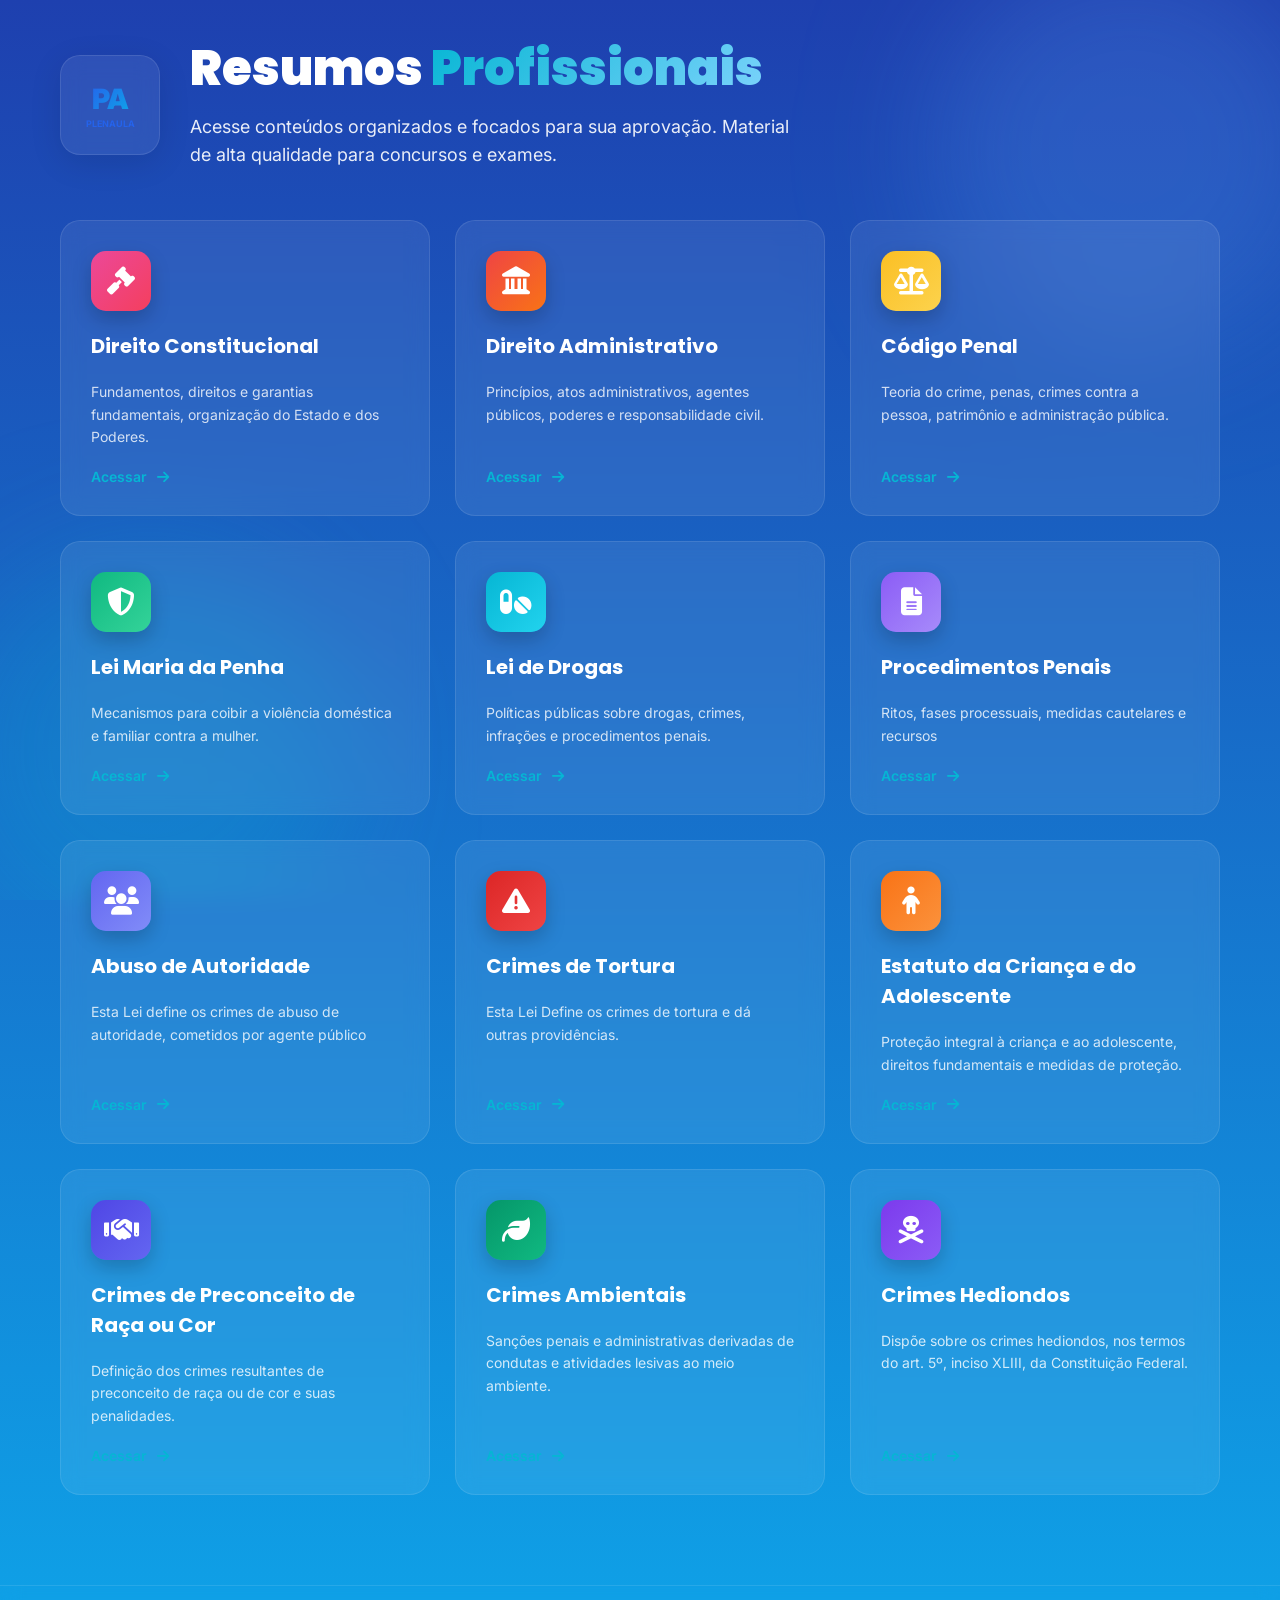
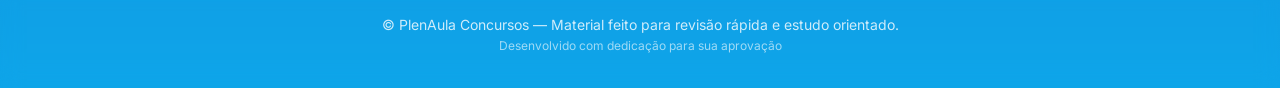
==== Resumos/index.html @ e5df953d "Add files via upload" ====
<!DOCTYPE html>
<html lang="pt-BR">
<head>
    <meta charset="UTF-8">
    <meta name="viewport" content="width=device-width, initial-scale=1.0">
    <title>PlenAula - Resumos Profissionais</title>
    
    <!-- Google Fonts -->
    <link rel="preconnect" href="https://fonts.googleapis.com">
    <link rel="preconnect" href="https://fonts.gstatic.com" crossorigin>
    <link href="https://fonts.googleapis.com/css2?family=Poppins:wght@400;500;600;700;800;900&family=Inter:wght@400;500;600;700&display=swap" rel="stylesheet">
    
    <!-- Font Awesome para ícones -->
    <link rel="stylesheet" href="https://cdnjs.cloudflare.com/ajax/libs/font-awesome/6.4.0/css/all.min.css">
    
    <style>
        * {
            margin: 0;
            padding: 0;
            box-sizing: border-box;
        }

        body {
            font-family: 'Inter', sans-serif;
            background: linear-gradient(180deg, #1E40AF 0%, #0EA5E9 100%);
            color: #ffffff;
            min-height: 100vh;
            overflow-x: hidden;
        }

        h1, h2, h3, h4, h5, h6 {
            font-family: 'Poppins', sans-serif;
        }

        /* Animated background elements */
        .bg-animation {
            position: fixed;
            top: 0;
            left: 0;
            width: 100%;
            height: 100%;
            z-index: 0;
            pointer-events: none;
            overflow: hidden;
        }

        .blob {
            position: absolute;
            border-radius: 50%;
            mix-blend-mode: multiply;
            filter: blur(60px);
            opacity: 0.2;
            animation: float 6s ease-in-out infinite;
        }

        .blob-1 {
            width: 400px;
            height: 400px;
            background: #60A5FA;
            top: -50px;
            right: -50px;
            animation-delay: 0s;
        }

        .blob-2 {
            width: 400px;
            height: 400px;
            background: #06B6D4;
            bottom: -50px;
            left: -50px;
            animation-delay: 2s;
        }

        @keyframes float {
            0%, 100% {
                transform: translateY(0px);
            }
            50% {
                transform: translateY(20px);
            }
        }

        .container {
            position: relative;
            z-index: 1;
            max-width: 1200px;
            margin: 0 auto;
            padding: 40px 20px;
        }

        /* Header */
        header {
            display: flex;
            align-items: center;
            gap: 30px;
            margin-bottom: 50px;
            animation: slideInDown 0.8s ease-out;
        }

        .logo-box {
            width: 100px;
            height: 100px;
            background: rgba(255, 255, 255, 0.08);
            backdrop-filter: blur(10px);
            border-radius: 20px;
            display: flex;
            flex-direction: column;
            align-items: center;
            justify-content: center;
            border: 1px solid rgba(255, 255, 255, 0.1);
            box-shadow: 0 8px 32px rgba(0, 0, 0, 0.1);
            flex-shrink: 0;
        }

        .logo-text {
            font-size: 28px;
            font-weight: 900;
            background: linear-gradient(135deg, #2563EB 0%, #0EA5E9 100%);
            -webkit-background-clip: text;
            -webkit-text-fill-color: transparent;
            background-clip: text;
        }

        .logo-sub {
            font-size: 9px;
            font-weight: 700;
            color: #2563EB;
            margin-top: 2px;
        }

        .header-content h1 {
            font-size: 48px;
            font-weight: 900;
            margin-bottom: 15px;
            line-height: 1.2;
        }

        .header-content h1 span {
            background: linear-gradient(135deg, #06B6D4 0%, #7DD3FC 100%);
            -webkit-background-clip: text;
            -webkit-text-fill-color: transparent;
            background-clip: text;
        }

        .header-content p {
            font-size: 18px;
            color: rgba(255, 255, 255, 0.9);
            line-height: 1.6;
            max-width: 600px;
        }

        /* Grid de Cards */
        .grid {
            display: grid;
            grid-template-columns: repeat(auto-fit, minmax(280px, 1fr));
            gap: 25px;
            margin-bottom: 50px;
        }

        .card {
            background: rgba(255, 255, 255, 0.08);
            backdrop-filter: blur(10px);
            border-radius: 20px;
            padding: 30px;
            border: 1px solid rgba(255, 255, 255, 0.1);
            text-decoration: none;
            color: inherit;
            transition: all 0.4s cubic-bezier(0.34, 1.56, 0.64, 1);
            display: flex;
            flex-direction: column;
            gap: 20px;
            cursor: pointer;
            position: relative;
            overflow: hidden;
            animation: fadeInUp 0.6s ease-out forwards;
        }

        .card:nth-child(1) { animation-delay: 0.1s; }
        .card:nth-child(2) { animation-delay: 0.2s; }
        .card:nth-child(3) { animation-delay: 0.3s; }
        .card:nth-child(4) { animation-delay: 0.4s; }
        .card:nth-child(5) { animation-delay: 0.5s; }
        .card:nth-child(6) { animation-delay: 0.6s; }
        .card:nth-child(7) { animation-delay: 0.7s; }
        .card:nth-child(8) { animation-delay: 0.8s; }
        .card:nth-child(9) { animation-delay: 0.9s; }
        .card:nth-child(10) { animation-delay: 1.0s; }
        .card:nth-child(11) { animation-delay: 1.1s; }
        .card:nth-child(12) { animation-delay: 1.2s; }

        .card::before {
            content: '';
            position: absolute;
            top: 0;
            left: -100%;
            width: 100%;
            height: 100%;
            background: linear-gradient(90deg, transparent, rgba(255, 255, 255, 0.1), transparent);
            transition: left 0.5s;
        }

        .card:hover::before {
            left: 100%;
        }

        .card:hover {
            transform: translateY(-15px) scale(1.02);
            background: rgba(255, 255, 255, 0.12);
            border-color: rgba(255, 255, 255, 0.2);
            box-shadow: 0 20px 50px rgba(14, 165, 233, 0.3);
        }

        .icon-box {
            width: 60px;
            height: 60px;
            border-radius: 15px;
            display: flex;
            align-items: center;
            justify-content: center;
            font-size: 28px;
            transition: all 0.4s ease;
            box-shadow: 0 8px 20px rgba(0, 0, 0, 0.2);
        }

        .card:nth-child(1) .icon-box { background: linear-gradient(135deg, #EC4899 0%, #F43F5E 100%); }
        .card:nth-child(2) .icon-box { background: linear-gradient(135deg, #EF4444 0%, #F97316 100%); }
        .card:nth-child(3) .icon-box { background: linear-gradient(135deg, #FBBF24 0%, #FCD34D 100%); }
        .card:nth-child(4) .icon-box { background: linear-gradient(135deg, #10B981 0%, #34D399 100%); }
        .card:nth-child(5) .icon-box { background: linear-gradient(135deg, #06B6D4 0%, #22D3EE 100%); }
        .card:nth-child(6) .icon-box { background: linear-gradient(135deg, #8B5CF6 0%, #A78BFA 100%); }
        .card:nth-child(7) .icon-box { background: linear-gradient(135deg, #6366F1 0%, #818CF8 100%); }
        .card:nth-child(8) .icon-box { background: linear-gradient(135deg, #DC2626 0%, #EF4444 100%); }
        /* Cores para os novos cards */
        .card:nth-child(9) .icon-box { background: linear-gradient(135deg, #F97316 0%, #FB923C 100%); }
        .card:nth-child(10) .icon-box { background: linear-gradient(135deg, #4F46E5 0%, #6366F1 100%); }
        .card:nth-child(11) .icon-box { background: linear-gradient(135deg, #059669 0%, #10B981 100%); }
        .card:nth-child(12) .icon-box { background: linear-gradient(135deg, #7C3AED 0%, #8B5CF6 100%); }

        .card:hover .icon-box {
            transform: scale(1.15) rotate(5deg);
            box-shadow: 0 12px 30px rgba(0, 0, 0, 0.3);
        }

        .card h3 {
            font-size: 20px;
            font-weight: 700;
            color: #ffffff;
            transition: color 0.3s ease;
        }

        .card:hover h3 {
            color: #06B6D4;
        }

        .card p {
            font-size: 14px;
            color: rgba(255, 255, 255, 0.8);
            line-height: 1.6;
            flex-grow: 1;
        }

        .card-footer {
            display: flex;
            align-items: center;
            gap: 10px;
            color: #06B6D4;
            font-weight: 600;
            font-size: 14px;
            transition: gap 0.3s ease;
        }

        .card:hover .card-footer {
            gap: 15px;
        }

        .card-footer i {
            transition: transform 0.3s ease;
        }

        .card:hover .card-footer i {
            transform: translateX(5px);
        }

        /* Footer */
        footer {
            text-align: center;
            padding: 30px 20px;
            border-top: 1px solid rgba(255, 255, 255, 0.1);
            backdrop-filter: blur(10px);
            animation: fadeIn 1s ease-out 0.8s forwards;
            opacity: 0;
        }

        footer p {
            font-size: 14px;
            color: rgba(255, 255, 255, 0.8);
            margin-bottom: 5px;
        }

        footer .sub {
            font-size: 12px;
            color: rgba(255, 255, 255, 0.6);
        }

        /* Animations */
        @keyframes slideInDown {
            from { opacity: 0; transform: translateY(-30px); }
            to { opacity: 1; transform: translateY(0); }
        }

        @keyframes fadeInUp {
            from { opacity: 0; transform: translateY(30px); }
            to { opacity: 1; transform: translateY(0); }
        }

        @keyframes fadeIn {
            from { opacity: 0; }
            to { opacity: 1; }
        }

        /* Responsive */
        @media (max-width: 768px) {
            header {
                flex-direction: column;
                align-items: flex-start;
                gap: 20px;
            }
            .header-content h1 { font-size: 32px; }
            .grid { grid-template-columns: 1fr; }
        }
    </style>
</head>
<body>
    <div class="bg-animation">
        <div class="blob blob-1"></div>
        <div class="blob blob-2"></div>
    </div>

    <div class="container">
        <header>
            <div class="logo-box">
                <div class="logo-text">PA</div>
                <div class="logo-sub">PLENAULA</div>
            </div>
            <div class="header-content">
                <h1>Resumos <span>Profissionais</span></h1>
                <p>Acesse conteúdos organizados e focados para sua aprovação. Material de alta qualidade para concursos e exames.</p>
            </div>
        </header>

        <div class="grid">
            <!-- Card 1: Direito Constitucional -->
            <a href="direito-constitucional.html" class="card">
                <div class="icon-box">
                    <i class="fas fa-gavel"></i>
                </div>
                <h3>Direito Constitucional</h3>
                <p>Fundamentos, direitos e garantias fundamentais, organização do Estado e dos Poderes.</p>
                <div class="card-footer">
                    <span>Acessar</span>
                    <i class="fas fa-arrow-right"></i>
                </div>
            </a>

            <!-- Card 2: Direito Administrativo -->
            <a href="direito-administrativo.html" class="card">
                <div class="icon-box">
                    <i class="fas fa-landmark"></i>
                </div>
                <h3>Direito Administrativo</h3>
                <p>Princípios, atos administrativos, agentes públicos, poderes e responsabilidade civil.</p>
                <div class="card-footer">
                    <span>Acessar</span>
                    <i class="fas fa-arrow-right"></i>
                </div>
            </a>

            <!-- Card 3: Código Penal -->
            <a href="codigo-penal.html" class="card">
                <div class="icon-box">
                    <i class="fas fa-balance-scale"></i>
                </div>
                <h3>Código Penal</h3>
                <p>Teoria do crime, penas, crimes contra a pessoa, patrimônio e administração pública.</p>
                <div class="card-footer">
                    <span>Acessar</span>
                    <i class="fas fa-arrow-right"></i>
                </div>
            </a>

            <!-- Card 4: Maria da Penha -->
            <a href="maria-da-penha.html" class="card">
                <div class="icon-box">
                    <i class="fas fa-shield-alt"></i>
                </div>
                <h3>Lei Maria da Penha</h3>
                <p>Mecanismos para coibir a violência doméstica e familiar contra a mulher.</p>
                <div class="card-footer">
                    <span>Acessar</span>
                    <i class="fas fa-arrow-right"></i>
                </div>
            </a>

            <!-- Card 5: Lei de Drogas -->
            <a href="lei-de-drogas.html" class="card">
                <div class="icon-box">
                    <i class="fas fa-pills"></i>
                </div>
                <h3>Lei de Drogas</h3>
                <p>Políticas públicas sobre drogas, crimes, infrações e procedimentos penais.</p>
                <div class="card-footer">
                    <span>Acessar</span>
                    <i class="fas fa-arrow-right"></i>
                </div>
            </a>

            <!-- Card 6: Procedimentos Penais -->
            <a href="procedimentos-penais.html" class="card">
                <div class="icon-box">
                    <i class="fas fa-file-alt"></i>
                </div>
                <h3>Procedimentos Penais</h3>
                <p>Ritos, fases processuais, medidas cautelares e recursos</p>
                <div class="card-footer">
                    <span>Acessar</span>
                    <i class="fas fa-arrow-right"></i>
                </div>
            </a>

            <!-- Card 7: Abuso de Autoridade -->
            <a href="abuso-de-autoridade.html" class="card">
                <div class="icon-box">
                    <i class="fas fa-users"></i>
                </div>
                <h3>Abuso de Autoridade</h3>
                <p>Esta Lei define os crimes de abuso de autoridade, cometidos por agente público</p>
                <div class="card-footer">
                    <span>Acessar</span>
                    <i class="fas fa-arrow-right"></i>
                </div>
            </a>

            <!-- Card 8: Crimes de Tortura -->
            <a href="crimes-de-tortura.html" class="card">
                <div class="icon-box">
                    <i class="fas fa-exclamation-triangle"></i>
                </div>
                <h3>Crimes de Tortura</h3>
                <p>Esta Lei Define os crimes de tortura e dá outras providências.</p>
                <div class="card-footer">
                    <span>Acessar</span>
                    <i class="fas fa-arrow-right"></i>
                </div>
            </a>

            <!-- NOVOS CARDS ADICIONADOS -->

            <!-- Card 9: ECA -->
            <a href="estatuto-da-criança-e-do-adolescente.html" class="card">
                <div class="icon-box">
                    <i class="fas fa-child"></i>
                </div>
                <h3>Estatuto da Criança e do Adolescente</h3>
                <p>Proteção integral à criança e ao adolescente, direitos fundamentais e medidas de proteção.</p>
                <div class="card-footer">
                    <span>Acessar</span>
                    <i class="fas fa-arrow-right"></i>
                </div>
            </a>

            <!-- Card 10: Crimes de Preconceito -->
            <a href="crimes-preconceito-raça-cor.html" class="card">
                <div class="icon-box">
                    <i class="fas fa-handshake"></i>
                </div>
                <h3>Crimes de Preconceito de Raça ou Cor</h3>
                <p>Definição dos crimes resultantes de preconceito de raça ou de cor e suas penalidades.</p>
                <div class="card-footer">
                    <span>Acessar</span>
                    <i class="fas fa-arrow-right"></i>
                </div>
            </a>

            <!-- Card 11: Crimes Ambientais -->
            <a href="crimes-ambientais.html" class="card">
                <div class="icon-box">
                    <i class="fas fa-leaf"></i>
                </div>
                <h3>Crimes Ambientais</h3>
                <p>Sanções penais e administrativas derivadas de condutas e atividades lesivas ao meio ambiente.</p>
                <div class="card-footer">
                    <span>Acessar</span>
                    <i class="fas fa-arrow-right"></i>
                </div>
            </a>

            <!-- Card 12: Crimes Hediondos -->
            <a href="crimes-hediondos.html" class="card">
                <div class="icon-box">
                    <i class="fas fa-skull-crossbones"></i>
                </div>
                <h3>Crimes Hediondos</h3>
                <p>Dispõe sobre os crimes hediondos, nos termos do art. 5º, inciso XLIII, da Constituição Federal.</p>
                <div class="card-footer">
                    <span>Acessar</span>
                    <i class="fas fa-arrow-right"></i>
                </div>
            </a>
        </div>
    </div>

    <!-- Footer -->
    <footer>
        <p>© PlenAula Concursos — Material feito para revisão rápida e estudo orientado.</p>
        <p class="sub">Desenvolvido com dedicação para sua aprovação</p>
    </footer>
</body>
</html>
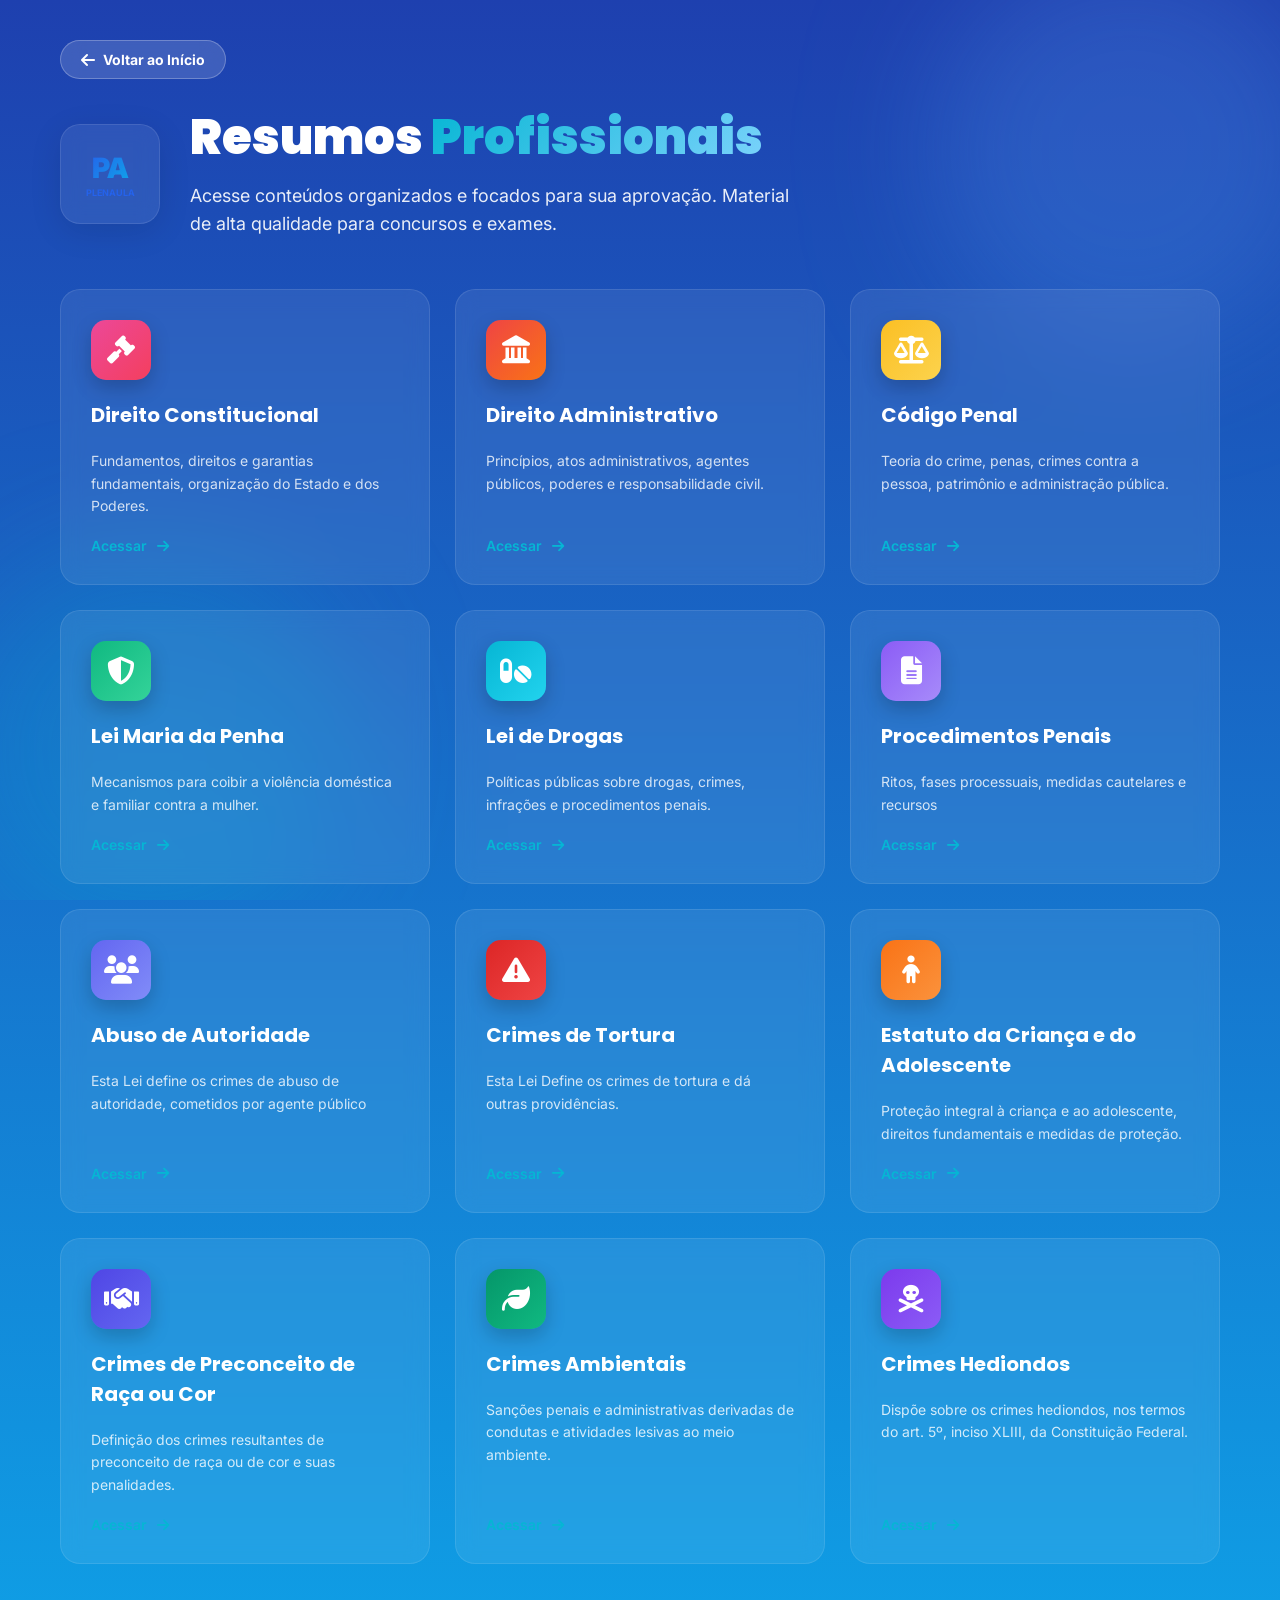
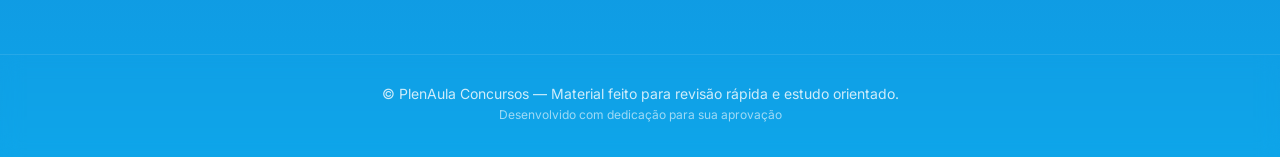
==== commit 7eb09ca8: "index.html" ====
--- a/Resumos/index.html
+++ b/Resumos/index.html
@@ -1,518 +1,223 @@
 <!DOCTYPE html>
 <html lang="pt-BR">
 <head>
-    <meta charset="UTF-8">
-    <meta name="viewport" content="width=device-width, initial-scale=1.0">
-    <title>PlenAula - Resumos Profissionais</title>
-    
-    <!-- Google Fonts -->
-    <link rel="preconnect" href="https://fonts.googleapis.com">
-    <link rel="preconnect" href="https://fonts.gstatic.com" crossorigin>
-    <link href="https://fonts.googleapis.com/css2?family=Poppins:wght@400;500;600;700;800;900&family=Inter:wght@400;500;600;700&display=swap" rel="stylesheet">
-    
-    <!-- Font Awesome para ícones -->
-    <link rel="stylesheet" href="https://cdnjs.cloudflare.com/ajax/libs/font-awesome/6.4.0/css/all.min.css">
-    
-    <style>
-        * {
-            margin: 0;
-            padding: 0;
-            box-sizing: border-box;
-        }
-
-        body {
-            font-family: 'Inter', sans-serif;
-            background: linear-gradient(180deg, #1E40AF 0%, #0EA5E9 100%);
-            color: #ffffff;
-            min-height: 100vh;
-            overflow-x: hidden;
-        }
-
-        h1, h2, h3, h4, h5, h6 {
-            font-family: 'Poppins', sans-serif;
-        }
-
-        /* Animated background elements */
-        .bg-animation {
-            position: fixed;
-            top: 0;
-            left: 0;
-            width: 100%;
-            height: 100%;
-            z-index: 0;
-            pointer-events: none;
-            overflow: hidden;
-        }
-
-        .blob {
-            position: absolute;
-            border-radius: 50%;
-            mix-blend-mode: multiply;
-            filter: blur(60px);
-            opacity: 0.2;
-            animation: float 6s ease-in-out infinite;
-        }
-
-        .blob-1 {
-            width: 400px;
-            height: 400px;
-            background: #60A5FA;
-            top: -50px;
-            right: -50px;
-            animation-delay: 0s;
-        }
-
-        .blob-2 {
-            width: 400px;
-            height: 400px;
-            background: #06B6D4;
-            bottom: -50px;
-            left: -50px;
-            animation-delay: 2s;
-        }
-
-        @keyframes float {
-            0%, 100% {
-                transform: translateY(0px);
-            }
-            50% {
-                transform: translateY(20px);
-            }
-        }
-
-        .container {
-            position: relative;
-            z-index: 1;
-            max-width: 1200px;
-            margin: 0 auto;
-            padding: 40px 20px;
-        }
-
-        /* Header */
-        header {
-            display: flex;
-            align-items: center;
-            gap: 30px;
-            margin-bottom: 50px;
-            animation: slideInDown 0.8s ease-out;
-        }
-
-        .logo-box {
-            width: 100px;
-            height: 100px;
-            background: rgba(255, 255, 255, 0.08);
-            backdrop-filter: blur(10px);
-            border-radius: 20px;
-            display: flex;
-            flex-direction: column;
-            align-items: center;
-            justify-content: center;
-            border: 1px solid rgba(255, 255, 255, 0.1);
-            box-shadow: 0 8px 32px rgba(0, 0, 0, 0.1);
-            flex-shrink: 0;
-        }
-
-        .logo-text {
-            font-size: 28px;
-            font-weight: 900;
-            background: linear-gradient(135deg, #2563EB 0%, #0EA5E9 100%);
-            -webkit-background-clip: text;
-            -webkit-text-fill-color: transparent;
-            background-clip: text;
-        }
-
-        .logo-sub {
-            font-size: 9px;
-            font-weight: 700;
-            color: #2563EB;
-            margin-top: 2px;
-        }
-
-        .header-content h1 {
-            font-size: 48px;
-            font-weight: 900;
-            margin-bottom: 15px;
-            line-height: 1.2;
-        }
-
-        .header-content h1 span {
-            background: linear-gradient(135deg, #06B6D4 0%, #7DD3FC 100%);
-            -webkit-background-clip: text;
-            -webkit-text-fill-color: transparent;
-            background-clip: text;
-        }
-
-        .header-content p {
-            font-size: 18px;
-            color: rgba(255, 255, 255, 0.9);
-            line-height: 1.6;
-            max-width: 600px;
-        }
-
-        /* Grid de Cards */
-        .grid {
-            display: grid;
-            grid-template-columns: repeat(auto-fit, minmax(280px, 1fr));
-            gap: 25px;
-            margin-bottom: 50px;
-        }
-
-        .card {
-            background: rgba(255, 255, 255, 0.08);
-            backdrop-filter: blur(10px);
-            border-radius: 20px;
-            padding: 30px;
-            border: 1px solid rgba(255, 255, 255, 0.1);
-            text-decoration: none;
-            color: inherit;
-            transition: all 0.4s cubic-bezier(0.34, 1.56, 0.64, 1);
-            display: flex;
-            flex-direction: column;
-            gap: 20px;
-            cursor: pointer;
-            position: relative;
-            overflow: hidden;
-            animation: fadeInUp 0.6s ease-out forwards;
-        }
-
-        .card:nth-child(1) { animation-delay: 0.1s; }
-        .card:nth-child(2) { animation-delay: 0.2s; }
-        .card:nth-child(3) { animation-delay: 0.3s; }
-        .card:nth-child(4) { animation-delay: 0.4s; }
-        .card:nth-child(5) { animation-delay: 0.5s; }
-        .card:nth-child(6) { animation-delay: 0.6s; }
-        .card:nth-child(7) { animation-delay: 0.7s; }
-        .card:nth-child(8) { animation-delay: 0.8s; }
-        .card:nth-child(9) { animation-delay: 0.9s; }
-        .card:nth-child(10) { animation-delay: 1.0s; }
-        .card:nth-child(11) { animation-delay: 1.1s; }
-        .card:nth-child(12) { animation-delay: 1.2s; }
-
-        .card::before {
-            content: '';
-            position: absolute;
-            top: 0;
-            left: -100%;
-            width: 100%;
-            height: 100%;
-            background: linear-gradient(90deg, transparent, rgba(255, 255, 255, 0.1), transparent);
-            transition: left 0.5s;
-        }
-
-        .card:hover::before {
-            left: 100%;
-        }
-
-        .card:hover {
-            transform: translateY(-15px) scale(1.02);
-            background: rgba(255, 255, 255, 0.12);
-            border-color: rgba(255, 255, 255, 0.2);
-            box-shadow: 0 20px 50px rgba(14, 165, 233, 0.3);
-        }
-
-        .icon-box {
-            width: 60px;
-            height: 60px;
-            border-radius: 15px;
-            display: flex;
-            align-items: center;
-            justify-content: center;
-            font-size: 28px;
-            transition: all 0.4s ease;
-            box-shadow: 0 8px 20px rgba(0, 0, 0, 0.2);
-        }
-
-        .card:nth-child(1) .icon-box { background: linear-gradient(135deg, #EC4899 0%, #F43F5E 100%); }
-        .card:nth-child(2) .icon-box { background: linear-gradient(135deg, #EF4444 0%, #F97316 100%); }
-        .card:nth-child(3) .icon-box { background: linear-gradient(135deg, #FBBF24 0%, #FCD34D 100%); }
-        .card:nth-child(4) .icon-box { background: linear-gradient(135deg, #10B981 0%, #34D399 100%); }
-        .card:nth-child(5) .icon-box { background: linear-gradient(135deg, #06B6D4 0%, #22D3EE 100%); }
-        .card:nth-child(6) .icon-box { background: linear-gradient(135deg, #8B5CF6 0%, #A78BFA 100%); }
-        .card:nth-child(7) .icon-box { background: linear-gradient(135deg, #6366F1 0%, #818CF8 100%); }
-        .card:nth-child(8) .icon-box { background: linear-gradient(135deg, #DC2626 0%, #EF4444 100%); }
-        /* Cores para os novos cards */
-        .card:nth-child(9) .icon-box { background: linear-gradient(135deg, #F97316 0%, #FB923C 100%); }
-        .card:nth-child(10) .icon-box { background: linear-gradient(135deg, #4F46E5 0%, #6366F1 100%); }
-        .card:nth-child(11) .icon-box { background: linear-gradient(135deg, #059669 0%, #10B981 100%); }
-        .card:nth-child(12) .icon-box { background: linear-gradient(135deg, #7C3AED 0%, #8B5CF6 100%); }
-
-        .card:hover .icon-box {
-            transform: scale(1.15) rotate(5deg);
-            box-shadow: 0 12px 30px rgba(0, 0, 0, 0.3);
-        }
-
-        .card h3 {
-            font-size: 20px;
-            font-weight: 700;
-            color: #ffffff;
-            transition: color 0.3s ease;
-        }
-
-        .card:hover h3 {
-            color: #06B6D4;
-        }
-
-        .card p {
-            font-size: 14px;
-            color: rgba(255, 255, 255, 0.8);
-            line-height: 1.6;
-            flex-grow: 1;
-        }
-
-        .card-footer {
-            display: flex;
-            align-items: center;
-            gap: 10px;
-            color: #06B6D4;
-            font-weight: 600;
-            font-size: 14px;
-            transition: gap 0.3s ease;
-        }
-
-        .card:hover .card-footer {
-            gap: 15px;
-        }
-
-        .card-footer i {
-            transition: transform 0.3s ease;
-        }
-
-        .card:hover .card-footer i {
-            transform: translateX(5px);
-        }
-
-        /* Footer */
-        footer {
-            text-align: center;
-            padding: 30px 20px;
-            border-top: 1px solid rgba(255, 255, 255, 0.1);
-            backdrop-filter: blur(10px);
-            animation: fadeIn 1s ease-out 0.8s forwards;
-            opacity: 0;
-        }
-
-        footer p {
-            font-size: 14px;
-            color: rgba(255, 255, 255, 0.8);
-            margin-bottom: 5px;
-        }
-
-        footer .sub {
-            font-size: 12px;
-            color: rgba(255, 255, 255, 0.6);
-        }
-
-        /* Animations */
-        @keyframes slideInDown {
-            from { opacity: 0; transform: translateY(-30px); }
-            to { opacity: 1; transform: translateY(0); }
-        }
-
-        @keyframes fadeInUp {
-            from { opacity: 0; transform: translateY(30px); }
-            to { opacity: 1; transform: translateY(0); }
-        }
-
-        @keyframes fadeIn {
-            from { opacity: 0; }
-            to { opacity: 1; }
-        }
-
-        /* Responsive */
-        @media (max-width: 768px) {
-            header {
-                flex-direction: column;
-                align-items: flex-start;
-                gap: 20px;
-            }
-            .header-content h1 { font-size: 32px; }
-            .grid { grid-template-columns: 1fr; }
-        }
-    </style>
+  <meta charset="UTF-8">
+  <meta name="viewport" content="width=device-width, initial-scale=1.0">
+  <title>PlenAula - Resumos Profissionais</title>
+  <link rel="preconnect" href="https://fonts.googleapis.com">
+  <link rel="preconnect" href="https://fonts.gstatic.com" crossorigin>
+  <link href="https://fonts.googleapis.com/css2?family=Poppins:wght@400;500;600;700;800;900&family=Inter:wght@400;500;600;700&display=swap" rel="stylesheet">
+  <link rel="stylesheet" href="https://cdnjs.cloudflare.com/ajax/libs/font-awesome/6.4.0/css/all.min.css">
+  <style>
+    * { margin: 0; padding: 0; box-sizing: border-box; }
+    body { font-family: 'Inter', sans-serif; background: linear-gradient(180deg, #1E40AF 0%, #0EA5E9 100%); color: #ffffff; min-height: 100vh; overflow-x: hidden; }
+    h1, h2, h3, h4, h5, h6 { font-family: 'Poppins', sans-serif; }
+
+    /* Botão de Voltar */
+    .back-btn {
+      display: inline-flex;
+      align-items: center;
+      gap: 8px;
+      background: rgba(255,255,255,0.15);
+      backdrop-filter: blur(10px);
+      border: 1px solid rgba(255,255,255,0.25);
+      color: #fff;
+      font-family: 'Inter', sans-serif;
+      font-size: 14px;
+      font-weight: 700;
+      padding: 10px 20px;
+      border-radius: 50px;
+      text-decoration: none;
+      cursor: pointer;
+      transition: all 0.3s ease;
+      margin-bottom: 30px;
+      position: relative;
+      z-index: 10;
+    }
+    .back-btn:hover {
+      background: rgba(255,255,255,0.25);
+      transform: translateX(-4px);
+      box-shadow: 0 8px 20px rgba(0,0,0,0.2);
+    }
+    .back-btn i { font-size: 16px; }
+
+    /* Background */
+    .bg-animation { position: fixed; top: 0; left: 0; width: 100%; height: 100%; z-index: 0; pointer-events: none; overflow: hidden; }
+    .blob { position: absolute; border-radius: 50%; mix-blend-mode: multiply; filter: blur(60px); opacity: 0.2; animation: float 6s ease-in-out infinite; }
+    .blob-1 { width: 400px; height: 400px; background: #60A5FA; top: -50px; right: -50px; animation-delay: 0s; }
+    .blob-2 { width: 400px; height: 400px; background: #06B6D4; bottom: -50px; left: -50px; animation-delay: 2s; }
+    @keyframes float { 0%, 100% { transform: translateY(0px); } 50% { transform: translateY(20px); } }
+
+    .container { position: relative; z-index: 1; max-width: 1200px; margin: 0 auto; padding: 40px 20px; }
+
+    /* Header */
+    header { display: flex; align-items: center; gap: 30px; margin-bottom: 50px; animation: slideInDown 0.8s ease-out; }
+    .logo-box { width: 100px; height: 100px; background: rgba(255,255,255,0.08); backdrop-filter: blur(10px); border-radius: 20px; display: flex; flex-direction: column; align-items: center; justify-content: center; border: 1px solid rgba(255,255,255,0.1); box-shadow: 0 8px 32px rgba(0,0,0,0.1); flex-shrink: 0; }
+    .logo-text { font-size: 28px; font-weight: 900; background: linear-gradient(135deg, #2563EB 0%, #0EA5E9 100%); -webkit-background-clip: text; -webkit-text-fill-color: transparent; background-clip: text; }
+    .logo-sub { font-size: 9px; font-weight: 700; color: #2563EB; margin-top: 2px; }
+    .header-content h1 { font-size: 48px; font-weight: 900; margin-bottom: 15px; line-height: 1.2; }
+    .header-content h1 span { background: linear-gradient(135deg, #06B6D4 0%, #7DD3FC 100%); -webkit-background-clip: text; -webkit-text-fill-color: transparent; background-clip: text; }
+    .header-content p { font-size: 18px; color: rgba(255,255,255,0.9); line-height: 1.6; max-width: 600px; }
+
+    /* Grid */
+    .grid { display: grid; grid-template-columns: repeat(auto-fit, minmax(280px, 1fr)); gap: 25px; margin-bottom: 50px; }
+    .card { background: rgba(255,255,255,0.08); backdrop-filter: blur(10px); border-radius: 20px; padding: 30px; border: 1px solid rgba(255,255,255,0.1); text-decoration: none; color: inherit; transition: all 0.4s cubic-bezier(0.34, 1.56, 0.64, 1); display: flex; flex-direction: column; gap: 20px; cursor: pointer; position: relative; overflow: hidden; animation: fadeInUp 0.6s ease-out forwards; }
+    .card:nth-child(1)  { animation-delay: 0.1s; }
+    .card:nth-child(2)  { animation-delay: 0.2s; }
+    .card:nth-child(3)  { animation-delay: 0.3s; }
+    .card:nth-child(4)  { animation-delay: 0.4s; }
+    .card:nth-child(5)  { animation-delay: 0.5s; }
+    .card:nth-child(6)  { animation-delay: 0.6s; }
+    .card:nth-child(7)  { animation-delay: 0.7s; }
+    .card:nth-child(8)  { animation-delay: 0.8s; }
+    .card:nth-child(9)  { animation-delay: 0.9s; }
+    .card:nth-child(10) { animation-delay: 1.0s; }
+    .card:nth-child(11) { animation-delay: 1.1s; }
+    .card:nth-child(12) { animation-delay: 1.2s; }
+    .card::before { content: ''; position: absolute; top: 0; left: -100%; width: 100%; height: 100%; background: linear-gradient(90deg, transparent, rgba(255,255,255,0.1), transparent); transition: left 0.5s; }
+    .card:hover::before { left: 100%; }
+    .card:hover { transform: translateY(-15px) scale(1.02); background: rgba(255,255,255,0.12); border-color: rgba(255,255,255,0.2); box-shadow: 0 20px 50px rgba(14,165,233,0.3); }
+    .icon-box { width: 60px; height: 60px; border-radius: 15px; display: flex; align-items: center; justify-content: center; font-size: 28px; transition: all 0.4s ease; box-shadow: 0 8px 20px rgba(0,0,0,0.2); }
+    .card:nth-child(1)  .icon-box { background: linear-gradient(135deg, #EC4899 0%, #F43F5E 100%); }
+    .card:nth-child(2)  .icon-box { background: linear-gradient(135deg, #EF4444 0%, #F97316 100%); }
+    .card:nth-child(3)  .icon-box { background: linear-gradient(135deg, #FBBF24 0%, #FCD34D 100%); }
+    .card:nth-child(4)  .icon-box { background: linear-gradient(135deg, #10B981 0%, #34D399 100%); }
+    .card:nth-child(5)  .icon-box { background: linear-gradient(135deg, #06B6D4 0%, #22D3EE 100%); }
+    .card:nth-child(6)  .icon-box { background: linear-gradient(135deg, #8B5CF6 0%, #A78BFA 100%); }
+    .card:nth-child(7)  .icon-box { background: linear-gradient(135deg, #6366F1 0%, #818CF8 100%); }
+    .card:nth-child(8)  .icon-box { background: linear-gradient(135deg, #DC2626 0%, #EF4444 100%); }
+    .card:nth-child(9)  .icon-box { background: linear-gradient(135deg, #F97316 0%, #FB923C 100%); }
+    .card:nth-child(10) .icon-box { background: linear-gradient(135deg, #4F46E5 0%, #6366F1 100%); }
+    .card:nth-child(11) .icon-box { background: linear-gradient(135deg, #059669 0%, #10B981 100%); }
+    .card:nth-child(12) .icon-box { background: linear-gradient(135deg, #7C3AED 0%, #8B5CF6 100%); }
+    .card:hover .icon-box { transform: scale(1.15) rotate(5deg); box-shadow: 0 12px 30px rgba(0,0,0,0.3); }
+    .card h3 { font-size: 20px; font-weight: 700; color: #ffffff; transition: color 0.3s ease; }
+    .card:hover h3 { color: #06B6D4; }
+    .card p { font-size: 14px; color: rgba(255,255,255,0.8); line-height: 1.6; flex-grow: 1; }
+    .card-footer { display: flex; align-items: center; gap: 10px; color: #06B6D4; font-weight: 600; font-size: 14px; transition: gap 0.3s ease; }
+    .card:hover .card-footer { gap: 15px; }
+    .card-footer i { transition: transform 0.3s ease; }
+    .card:hover .card-footer i { transform: translateX(5px); }
+
+    /* Footer */
+    footer { text-align: center; padding: 30px 20px; border-top: 1px solid rgba(255,255,255,0.1); backdrop-filter: blur(10px); animation: fadeIn 1s ease-out 0.8s forwards; opacity: 0; }
+    footer p { font-size: 14px; color: rgba(255,255,255,0.8); margin-bottom: 5px; }
+    footer .sub { font-size: 12px; color: rgba(255,255,255,0.6); }
+
+    @keyframes slideInDown { from { opacity: 0; transform: translateY(-30px); } to { opacity: 1; transform: translateY(0); } }
+    @keyframes fadeInUp { from { opacity: 0; transform: translateY(30px); } to { opacity: 1; transform: translateY(0); } }
+    @keyframes fadeIn { from { opacity: 0; } to { opacity: 1; } }
+
+    @media (max-width: 768px) {
+      header { flex-direction: column; align-items: flex-start; gap: 20px; }
+      .header-content h1 { font-size: 32px; }
+      .grid { grid-template-columns: 1fr; }
+    }
+  </style>
 </head>
 <body>
-    <div class="bg-animation">
-        <div class="blob blob-1"></div>
-        <div class="blob blob-2"></div>
+  <div class="bg-animation">
+    <div class="blob blob-1"></div>
+    <div class="blob blob-2"></div>
+  </div>
+
+  <div class="container">
+
+    <!-- BOTÃO DE VOLTAR AO APP -->
+    <a href="../app.html" class="back-btn">
+      <i class="fas fa-arrow-left"></i> Voltar ao Início
+    </a>
+
+    <header>
+      <div class="logo-box">
+        <div class="logo-text">PA</div>
+        <div class="logo-sub">PLENAULA</div>
+      </div>
+      <div class="header-content">
+        <h1>Resumos <span>Profissionais</span></h1>
+        <p>Acesse conteúdos organizados e focados para sua aprovação. Material de alta qualidade para concursos e exames.</p>
+      </div>
+    </header>
+
+    <div class="grid">
+      <a href="direito-constitucional.html" class="card">
+        <div class="icon-box"><i class="fas fa-gavel"></i></div>
+        <h3>Direito Constitucional</h3>
+        <p>Fundamentos, direitos e garantias fundamentais, organização do Estado e dos Poderes.</p>
+        <div class="card-footer"><span>Acessar</span><i class="fas fa-arrow-right"></i></div>
+      </a>
+      <a href="direito-administrativo.html" class="card">
+        <div class="icon-box"><i class="fas fa-landmark"></i></div>
+        <h3>Direito Administrativo</h3>
+        <p>Princípios, atos administrativos, agentes públicos, poderes e responsabilidade civil.</p>
+        <div class="card-footer"><span>Acessar</span><i class="fas fa-arrow-right"></i></div>
+      </a>
+      <a href="codigo-penal.html" class="card">
+        <div class="icon-box"><i class="fas fa-balance-scale"></i></div>
+        <h3>Código Penal</h3>
+        <p>Teoria do crime, penas, crimes contra a pessoa, patrimônio e administração pública.</p>
+        <div class="card-footer"><span>Acessar</span><i class="fas fa-arrow-right"></i></div>
+      </a>
+      <a href="maria-da-penha.html" class="card">
+        <div class="icon-box"><i class="fas fa-shield-alt"></i></div>
+        <h3>Lei Maria da Penha</h3>
+        <p>Mecanismos para coibir a violência doméstica e familiar contra a mulher.</p>
+        <div class="card-footer"><span>Acessar</span><i class="fas fa-arrow-right"></i></div>
+      </a>
+      <a href="lei-de-drogas.html" class="card">
+        <div class="icon-box"><i class="fas fa-pills"></i></div>
+        <h3>Lei de Drogas</h3>
+        <p>Políticas públicas sobre drogas, crimes, infrações e procedimentos penais.</p>
+        <div class="card-footer"><span>Acessar</span><i class="fas fa-arrow-right"></i></div>
+      </a>
+      <a href="procedimentos-penais.html" class="card">
+        <div class="icon-box"><i class="fas fa-file-alt"></i></div>
+        <h3>Procedimentos Penais</h3>
+        <p>Ritos, fases processuais, medidas cautelares e recursos</p>
+        <div class="card-footer"><span>Acessar</span><i class="fas fa-arrow-right"></i></div>
+      </a>
+      <a href="abuso-de-autoridade.html" class="card">
+        <div class="icon-box"><i class="fas fa-users"></i></div>
+        <h3>Abuso de Autoridade</h3>
+        <p>Esta Lei define os crimes de abuso de autoridade, cometidos por agente público</p>
+        <div class="card-footer"><span>Acessar</span><i class="fas fa-arrow-right"></i></div>
+      </a>
+      <a href="crimes-de-tortura.html" class="card">
+        <div class="icon-box"><i class="fas fa-exclamation-triangle"></i></div>
+        <h3>Crimes de Tortura</h3>
+        <p>Esta Lei Define os crimes de tortura e dá outras providências.</p>
+        <div class="card-footer"><span>Acessar</span><i class="fas fa-arrow-right"></i></div>
+      </a>
+      <a href="estatuto-da-criança-e-do-adolescente.html" class="card">
+        <div class="icon-box"><i class="fas fa-child"></i></div>
+        <h3>Estatuto da Criança e do Adolescente</h3>
+        <p>Proteção integral à criança e ao adolescente, direitos fundamentais e medidas de proteção.</p>
+        <div class="card-footer"><span>Acessar</span><i class="fas fa-arrow-right"></i></div>
+      </a>
+      <a href="crimes-preconceito-raça-cor.html" class="card">
+        <div class="icon-box"><i class="fas fa-handshake"></i></div>
+        <h3>Crimes de Preconceito de Raça ou Cor</h3>
+        <p>Definição dos crimes resultantes de preconceito de raça ou de cor e suas penalidades.</p>
+        <div class="card-footer"><span>Acessar</span><i class="fas fa-arrow-right"></i></div>
+      </a>
+      <a href="crimes-ambientais.html" class="card">
+        <div class="icon-box"><i class="fas fa-leaf"></i></div>
+        <h3>Crimes Ambientais</h3>
+        <p>Sanções penais e administrativas derivadas de condutas e atividades lesivas ao meio ambiente.</p>
+        <div class="card-footer"><span>Acessar</span><i class="fas fa-arrow-right"></i></div>
+      </a>
+      <a href="crimes-hediondos.html" class="card">
+        <div class="icon-box"><i class="fas fa-skull-crossbones"></i></div>
+        <h3>Crimes Hediondos</h3>
+        <p>Dispõe sobre os crimes hediondos, nos termos do art. 5º, inciso XLIII, da Constituição Federal.</p>
+        <div class="card-footer"><span>Acessar</span><i class="fas fa-arrow-right"></i></div>
+      </a>
     </div>
-
-    <div class="container">
-        <header>
-            <div class="logo-box">
-                <div class="logo-text">PA</div>
-                <div class="logo-sub">PLENAULA</div>
-            </div>
-            <div class="header-content">
-                <h1>Resumos <span>Profissionais</span></h1>
-                <p>Acesse conteúdos organizados e focados para sua aprovação. Material de alta qualidade para concursos e exames.</p>
-            </div>
-        </header>
-
-        <div class="grid">
-            <!-- Card 1: Direito Constitucional -->
-            <a href="direito-constitucional.html" class="card">
-                <div class="icon-box">
-                    <i class="fas fa-gavel"></i>
-                </div>
-                <h3>Direito Constitucional</h3>
-                <p>Fundamentos, direitos e garantias fundamentais, organização do Estado e dos Poderes.</p>
-                <div class="card-footer">
-                    <span>Acessar</span>
-                    <i class="fas fa-arrow-right"></i>
-                </div>
-            </a>
-
-            <!-- Card 2: Direito Administrativo -->
-            <a href="direito-administrativo.html" class="card">
-                <div class="icon-box">
-                    <i class="fas fa-landmark"></i>
-                </div>
-                <h3>Direito Administrativo</h3>
-                <p>Princípios, atos administrativos, agentes públicos, poderes e responsabilidade civil.</p>
-                <div class="card-footer">
-                    <span>Acessar</span>
-                    <i class="fas fa-arrow-right"></i>
-                </div>
-            </a>
-
-            <!-- Card 3: Código Penal -->
-            <a href="codigo-penal.html" class="card">
-                <div class="icon-box">
-                    <i class="fas fa-balance-scale"></i>
-                </div>
-                <h3>Código Penal</h3>
-                <p>Teoria do crime, penas, crimes contra a pessoa, patrimônio e administração pública.</p>
-                <div class="card-footer">
-                    <span>Acessar</span>
-                    <i class="fas fa-arrow-right"></i>
-                </div>
-            </a>
-
-            <!-- Card 4: Maria da Penha -->
-            <a href="maria-da-penha.html" class="card">
-                <div class="icon-box">
-                    <i class="fas fa-shield-alt"></i>
-                </div>
-                <h3>Lei Maria da Penha</h3>
-                <p>Mecanismos para coibir a violência doméstica e familiar contra a mulher.</p>
-                <div class="card-footer">
-                    <span>Acessar</span>
-                    <i class="fas fa-arrow-right"></i>
-                </div>
-            </a>
-
-            <!-- Card 5: Lei de Drogas -->
-            <a href="lei-de-drogas.html" class="card">
-                <div class="icon-box">
-                    <i class="fas fa-pills"></i>
-                </div>
-                <h3>Lei de Drogas</h3>
-                <p>Políticas públicas sobre drogas, crimes, infrações e procedimentos penais.</p>
-                <div class="card-footer">
-                    <span>Acessar</span>
-                    <i class="fas fa-arrow-right"></i>
-                </div>
-            </a>
-
-            <!-- Card 6: Procedimentos Penais -->
-            <a href="procedimentos-penais.html" class="card">
-                <div class="icon-box">
-                    <i class="fas fa-file-alt"></i>
-                </div>
-                <h3>Procedimentos Penais</h3>
-                <p>Ritos, fases processuais, medidas cautelares e recursos</p>
-                <div class="card-footer">
-                    <span>Acessar</span>
-                    <i class="fas fa-arrow-right"></i>
-                </div>
-            </a>
-
-            <!-- Card 7: Abuso de Autoridade -->
-            <a href="abuso-de-autoridade.html" class="card">
-                <div class="icon-box">
-                    <i class="fas fa-users"></i>
-                </div>
-                <h3>Abuso de Autoridade</h3>
-                <p>Esta Lei define os crimes de abuso de autoridade, cometidos por agente público</p>
-                <div class="card-footer">
-                    <span>Acessar</span>
-                    <i class="fas fa-arrow-right"></i>
-                </div>
-            </a>
-
-            <!-- Card 8: Crimes de Tortura -->
-            <a href="crimes-de-tortura.html" class="card">
-                <div class="icon-box">
-                    <i class="fas fa-exclamation-triangle"></i>
-                </div>
-                <h3>Crimes de Tortura</h3>
-                <p>Esta Lei Define os crimes de tortura e dá outras providências.</p>
-                <div class="card-footer">
-                    <span>Acessar</span>
-                    <i class="fas fa-arrow-right"></i>
-                </div>
-            </a>
-
-            <!-- NOVOS CARDS ADICIONADOS -->
-
-            <!-- Card 9: ECA -->
-            <a href="estatuto-da-criança-e-do-adolescente.html" class="card">
-                <div class="icon-box">
-                    <i class="fas fa-child"></i>
-                </div>
-                <h3>Estatuto da Criança e do Adolescente</h3>
-                <p>Proteção integral à criança e ao adolescente, direitos fundamentais e medidas de proteção.</p>
-                <div class="card-footer">
-                    <span>Acessar</span>
-                    <i class="fas fa-arrow-right"></i>
-                </div>
-            </a>
-
-            <!-- Card 10: Crimes de Preconceito -->
-            <a href="crimes-preconceito-raça-cor.html" class="card">
-                <div class="icon-box">
-                    <i class="fas fa-handshake"></i>
-                </div>
-                <h3>Crimes de Preconceito de Raça ou Cor</h3>
-                <p>Definição dos crimes resultantes de preconceito de raça ou de cor e suas penalidades.</p>
-                <div class="card-footer">
-                    <span>Acessar</span>
-                    <i class="fas fa-arrow-right"></i>
-                </div>
-            </a>
-
-            <!-- Card 11: Crimes Ambientais -->
-            <a href="crimes-ambientais.html" class="card">
-                <div class="icon-box">
-                    <i class="fas fa-leaf"></i>
-                </div>
-                <h3>Crimes Ambientais</h3>
-                <p>Sanções penais e administrativas derivadas de condutas e atividades lesivas ao meio ambiente.</p>
-                <div class="card-footer">
-                    <span>Acessar</span>
-                    <i class="fas fa-arrow-right"></i>
-                </div>
-            </a>
-
-            <!-- Card 12: Crimes Hediondos -->
-            <a href="crimes-hediondos.html" class="card">
-                <div class="icon-box">
-                    <i class="fas fa-skull-crossbones"></i>
-                </div>
-                <h3>Crimes Hediondos</h3>
-                <p>Dispõe sobre os crimes hediondos, nos termos do art. 5º, inciso XLIII, da Constituição Federal.</p>
-                <div class="card-footer">
-                    <span>Acessar</span>
-                    <i class="fas fa-arrow-right"></i>
-                </div>
-            </a>
-        </div>
-    </div>
-
-    <!-- Footer -->
-    <footer>
-        <p>© PlenAula Concursos — Material feito para revisão rápida e estudo orientado.</p>
-        <p class="sub">Desenvolvido com dedicação para sua aprovação</p>
-    </footer>
+  </div>
+
+  <footer>
+    <p>© PlenAula Concursos — Material feito para revisão rápida e estudo orientado.</p>
+    <p class="sub">Desenvolvido com dedicação para sua aprovação</p>
+  </footer>
 </body>
 </html>
